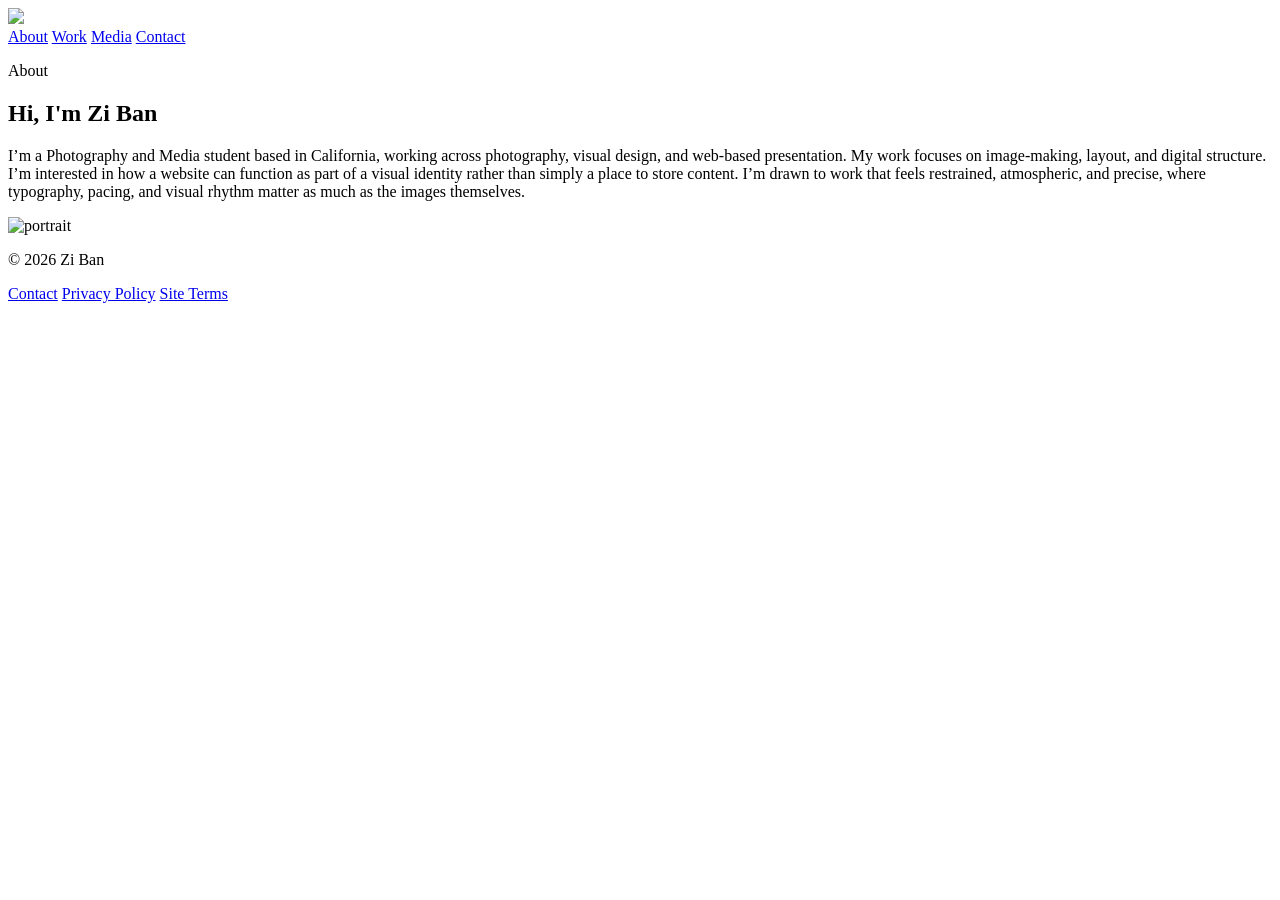
==== about.html @ 93e2698b "Add files via upload" ====
<!DOCTYPE html>
<html lang="en">
<head>
  <!-- Google tag (gtag.js) -->
<script async src="https://www.googletagmanager.com/gtag/js?id=G-BN6XQ99DS3"></script>
<script>
  window.dataLayer = window.dataLayer || [];
  function gtag(){dataLayer.push(arguments);}
  gtag('js', new Date());

  gtag('config', 'G-BN6XQ99DS3');
</script>
  <meta charset="UTF-8" />
  <meta name="viewport" content="width=device-width, initial-scale=1.0" />
  <title>About | Zi Ban</title>
  <link rel="stylesheet" href="style.css" />
</head>

<body>

  <header class="site-header">
    <a href="index.html" class="brand">
      <img src="logo.png" class="signature-logo" />
    </a>

    <nav class="site-nav">
      <a href="about.html">About</a>
      <a href="work.html">Work</a>
      <a href="media.html">Media</a>
      <a href="contact.html">Contact</a>
    </nav>
  </header>

  <main class="about-page">
    <section class="about-container">

      <p class="about-eyebrow reveal">About</p>

      <div class="about-row">
        <div class="about-text-block">
          <h1 class="about-title reveal">
            Hi, I'm Zi Ban
          </h1>

          <div class="about-text">
            <p class="reveal">
              I’m a Photography and Media student based in California, working across photography, visual design, and web-based presentation.

              My work focuses on image-making, layout, and digital structure. I’m interested in how a website can function as part of a visual identity rather than simply a place to store content.
            
              I’m drawn to work that feels restrained, atmospheric, and precise, where typography, pacing, and visual rhythm matter as much as the images themselves.
            </p>
          </div>
        </div>

        <img src="hero8.jpg" alt="portrait" class="about-image reveal" />
      </div>

    </section>
  </main>

  <footer class="site-footer">
    <p>© 2026 Zi Ban</p>
    <div class="footer-links">
      <a href="contact.html">Contact</a>
      <a href="#">Privacy Policy</a>
      <a href="#">Site Terms</a>
    </div>
  </footer>

  <script src="script.js"></script>

</body>
</html>
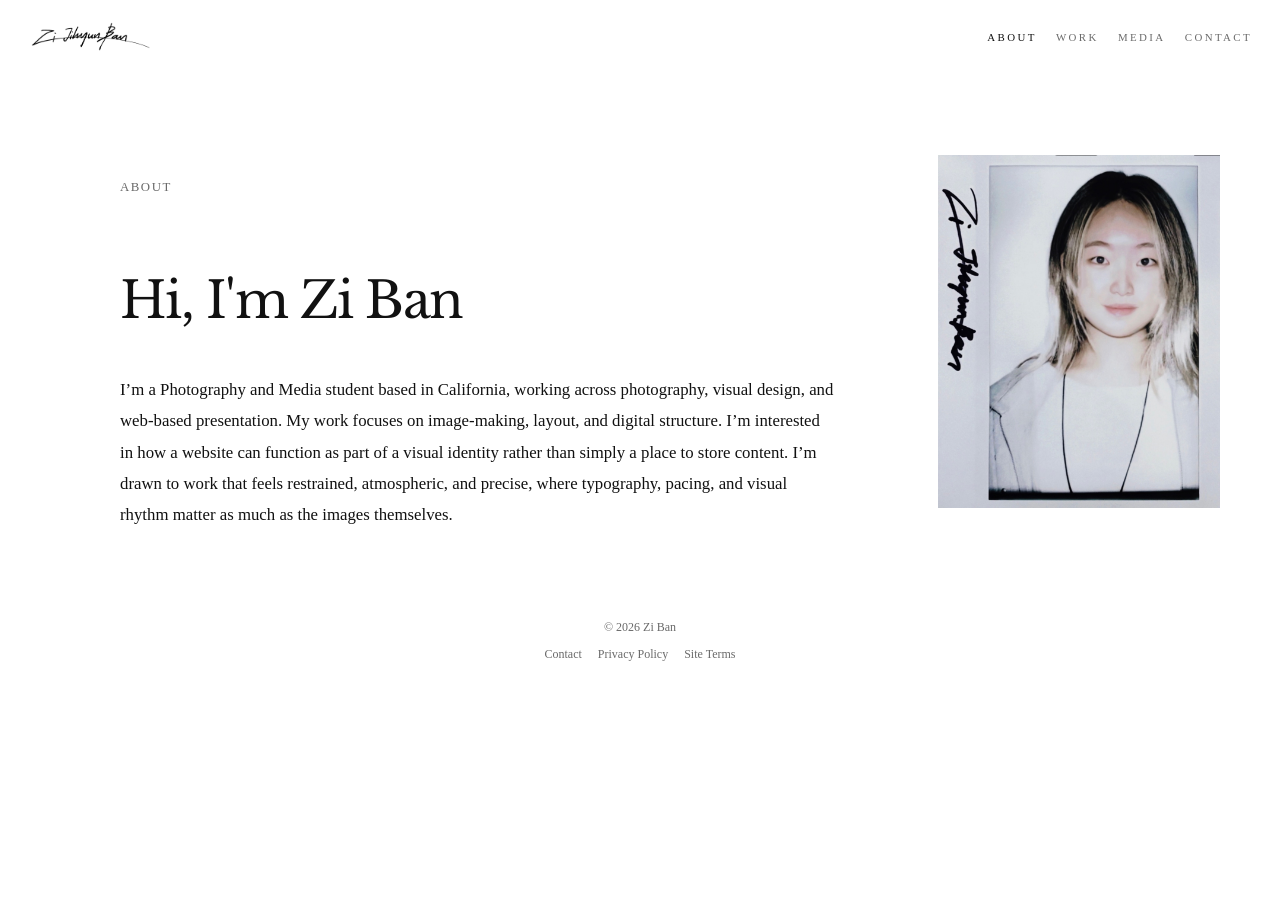
==== commit a4baaf58: "Add files via upload" ====
--- a/about.html
+++ b/about.html
@@ -1,30 +1,42 @@
 <!DOCTYPE html>
 <html lang="en">
 <head>
-  <!-- Google tag (gtag.js) -->
-<script async src="https://www.googletagmanager.com/gtag/js?id=G-BN6XQ99DS3"></script>
-<script>
-  window.dataLayer = window.dataLayer || [];
-  function gtag(){dataLayer.push(arguments);}
-  gtag('js', new Date());
+  <!-- google analytics tracking -->
+  <script async src="https://www.googletagmanager.com/gtag/js?id=G-BN6XQ99DS3"></script>
+  <script>
+    window.dataLayer = window.dataLayer || [];
+    function gtag(){dataLayer.push(arguments);}
+    gtag('js', new Date());
+    gtag('config', 'G-BN6XQ99DS3');
+  </script>
 
-  gtag('config', 'G-BN6XQ99DS3');
-</script>
   <meta charset="UTF-8" />
   <meta name="viewport" content="width=device-width, initial-scale=1.0" />
+
   <title>About | Zi Ban</title>
+
+  <!-- short description for SEO -->
+  <meta name="description" content="About Zi Ban, a Photography and Media student working across photography, visual design, and web-based presentation." />
+
+  <!-- google font -->
+  <link href="https://fonts.googleapis.com/css2?family=Libre+Baskerville&display=swap" rel="stylesheet" />
+
+  <!-- main stylesheet -->
   <link rel="stylesheet" href="style.css" />
+
+  <!-- main script -->
+  <script defer src="script.js"></script>
 </head>
 
 <body>
-
   <header class="site-header">
     <a href="index.html" class="brand">
-      <img src="logo.png" class="signature-logo" />
+      <img src="logo.png" class="signature-logo" alt="Zi Ban logo" />
     </a>
 
+    <!-- main navigation -->
     <nav class="site-nav">
-      <a href="about.html">About</a>
+      <a href="about.html" class="active">About</a>
       <a href="work.html">Work</a>
       <a href="media.html">Media</a>
       <a href="contact.html">Contact</a>
@@ -33,29 +45,31 @@
 
   <main class="about-page">
     <section class="about-container">
-
+      <!-- section label -->
       <p class="about-eyebrow reveal">About</p>
 
       <div class="about-row">
         <div class="about-text-block">
+          <!-- main title -->
           <h1 class="about-title reveal">
             Hi, I'm Zi Ban
           </h1>
 
           <div class="about-text">
+            <!-- description -->
             <p class="reveal">
               I’m a Photography and Media student based in California, working across photography, visual design, and web-based presentation.
 
               My work focuses on image-making, layout, and digital structure. I’m interested in how a website can function as part of a visual identity rather than simply a place to store content.
-            
+
               I’m drawn to work that feels restrained, atmospheric, and precise, where typography, pacing, and visual rhythm matter as much as the images themselves.
             </p>
           </div>
         </div>
 
-        <img src="hero8.jpg" alt="portrait" class="about-image reveal" />
+        <!-- profile image -->
+        <img src="hero8.jpg" alt="Portrait of Zi Ban" class="about-image reveal" />
       </div>
-
     </section>
   </main>
 
@@ -67,8 +81,5 @@
       <a href="#">Site Terms</a>
     </div>
   </footer>
-
-  <script src="script.js"></script>
-
 </body>
-</html>
+</html>
--- a/style.css
+++ b/style.css
@@ -0,0 +1,1755 @@
+:root {
+  --bg: #ffffff;
+  --text: #111111;
+  --muted: #6a6a6a;
+  --line: rgba(17, 17, 17, 0.08);
+}
+
+* {
+  box-sizing: border-box;
+}
+
+html {
+  scroll-behavior: smooth;
+}
+
+body {
+  margin: 0;
+  font-family: "Times New Roman", serif;
+  background: var(--bg);
+  color: var(--text);
+}
+
+img {
+  max-width: 100%;
+  display: block;
+}
+
+a {
+  text-decoration: none;
+  color: inherit;
+}
+
+/* ===== HEADER ===== */
+.site-header {
+  position: fixed;
+  top: 0;
+  left: 0;
+  width: 100%;
+  display: flex;
+  justify-content: space-between;
+  align-items: center;
+  padding: 1rem 1.75rem;
+  background: rgba(255,255,255,0.94);
+  backdrop-filter: blur(14px);
+  z-index: 100;
+}
+
+.home-header {
+  opacity: 0;
+  transform: translateY(-10px);
+  transition: 0.4s;
+  pointer-events: none;
+}
+
+.home-header.is-visible {
+  opacity: 1;
+  transform: translateY(0);
+  pointer-events: auto;
+}
+
+.signature-logo {
+  height: 42px;
+}
+
+.site-nav {
+  display: flex;
+  gap: 1.2rem;
+}
+
+.site-nav a {
+  font-size: 0.68rem;
+  letter-spacing: 0.22em;
+  text-transform: uppercase;
+  color: var(--muted);
+  transition: 0.2s;
+}
+
+.site-nav a:hover,
+.site-nav a.active {
+  color: var(--text);
+}
+
+/* ===== HOME ===== */
+.intro-stage {
+  min-height: 100vh;
+  display: flex;
+  align-items: center;
+  justify-content: center;
+}
+
+.panel-gate {
+  all: unset;
+  width: 100%;
+  display: flex;
+  justify-content: center;
+  cursor: pointer;
+}
+
+.intro-panel {
+  width: min(90vw, 1400px);
+  aspect-ratio: 16 / 7;
+  position: relative;
+  overflow: hidden;
+}
+
+.hero-image {
+  position: absolute;
+  inset: 0;
+  width: 100%;
+  height: 100%;
+  object-fit: cover;
+}
+
+.hero-dim {
+  position: absolute;
+  inset: 0;
+  background: rgba(0,0,0,0.15);
+  transition: 0.5s;
+  z-index: 1;
+}
+
+.hero-center {
+  position: absolute;
+  inset: 0;
+  display: flex;
+  flex-direction: column;
+  align-items: center;
+  justify-content: center;
+  transform: translateY(25px);
+  z-index: 2;
+}
+
+.signature-gate-image {
+  width: min(44vw, 700px);
+  filter: brightness(0) invert(1);
+  opacity: 0;
+  clip-path: inset(0 100% 0 0);
+  animation:
+    signatureFade 0.2s linear 0.2s forwards,
+    signatureReveal 1.8s cubic-bezier(0.22, 1, 0.36, 1) 0.2s forwards;
+  transition: transform 0.5s ease;
+}
+
+.intro-open .signature-gate-image {
+  transform: translateY(-12px);
+}
+
+.intro-open .hero-dim {
+  background: rgba(0,0,0,0.35);
+}
+
+.hero-copy {
+  margin-top: -50px;
+  text-align: center;
+  opacity: 0;
+  transform: translateY(10px);
+  transition: 0.5s;
+}
+
+.hero-copy.is-visible {
+  opacity: 1;
+  transform: translateY(0);
+}
+
+.hero-text {
+  color: white;
+  font-size: 1rem;
+}
+
+.hero-actions {
+  margin-top: 40px;
+}
+
+.button-link {
+  border: 1px solid white;
+  padding: 0.7rem 1.2rem;
+  font-size: 0.65rem;
+  letter-spacing: 0.2em;
+  text-transform: uppercase;
+  color: white;
+  transition: 0.2s;
+}
+
+.button-link:hover {
+  background: white;
+  color: black;
+}
+
+/* ===== FOOTER ===== */
+.site-footer {
+  padding: 1.2rem;
+  text-align: center;
+  font-size: 0.75rem;
+  color: var(--muted);
+}
+
+.footer-links {
+  margin-top: 0.5rem;
+  display: flex;
+  justify-content: center;
+  gap: 1rem;
+  flex-wrap: wrap;
+}
+
+/* ===== ANIMATION ===== */
+@keyframes signatureFade {
+  to {
+    opacity: 1;
+  }
+}
+
+@keyframes signatureReveal {
+  from {
+    clip-path: inset(0 100% 0 0);
+  }
+  to {
+    clip-path: inset(0 0 0 0);
+  }
+}
+
+/* ======================== ABOUT ========================= */
+.about-page {
+  padding-top: 180px;
+}
+
+.about-container {
+  max-width: 1180px;
+  margin-left: 120px;
+  margin-right: 60px;
+}
+
+.about-eyebrow {
+  margin: 0 0 40px;
+  font-size: 0.8rem;
+  letter-spacing: 0.12em;
+  text-transform: uppercase;
+  color: var(--muted);
+}
+
+.about-row {
+  display: flex;
+  align-items: flex-start;
+  justify-content: space-between;
+  gap: clamp(56px, 8vw, 140px);
+}
+
+.about-text-block {
+  flex: 1 1 620px;
+  max-width: 720px;
+}
+
+.about-title {
+  font-family: "Helvetica Neue", Arial, sans-serif;
+  font-size: clamp(2.05rem, 4.1vw, 3.15rem);
+  line-height: 1.02;
+  margin: 40px 0 48px;
+  letter-spacing: -0.03em;
+  font-weight: 300;
+  max-width: 520px;
+}
+
+.about-text p {
+  line-height: 1.85;
+  font-size: 1.05rem;
+  margin: 0;
+}
+
+.about-image {
+  display: block;
+  width: clamp(220px, 22vw, 320px);
+  height: auto;
+  object-fit: cover;
+  transform: translateY(-80px);
+}
+
+/* ========================= WORK ========================= */
+.work-page-final {
+  padding: 150px 44px 96px;
+}
+
+.work-topline,
+.work-hero-final,
+.work-meta-final,
+.more-projects-final {
+  max-width: 1080px;
+  margin-left: auto;
+  margin-right: auto;
+}
+
+.work-topline {
+  display: grid;
+  grid-template-columns: 40px 1fr;
+  align-items: center;
+  gap: 18px;
+  margin-bottom: 38px;
+}
+
+.work-topline-number {
+  margin: 0;
+  font-family: Arial, Helvetica, sans-serif;
+  font-size: 0.72rem;
+  letter-spacing: 0.16em;
+  color: var(--muted);
+}
+
+.work-topline-rule {
+  height: 1px;
+  background: var(--line);
+}
+
+.work-hero-final {
+  display: grid;
+  grid-template-columns: minmax(240px, 300px) minmax(360px, 620px);
+  justify-content: space-between;
+  align-items: start;
+  gap: 64px;
+  margin-bottom: 44px;
+}
+
+.work-hero-copy-final {
+  padding-top: 18px;
+  max-width: 280px;
+}
+
+.work-hero-title-final {
+  margin: 0 0 20px;
+  font-family: Arial, Helvetica, sans-serif;
+  font-size: clamp(1.95rem, 3vw, 2.75rem);
+  line-height: 0.96;
+  letter-spacing: -0.055em;
+  font-weight: 300;
+  text-transform: lowercase;
+}
+
+.work-hero-desc-final {
+  margin: 0 0 28px;
+  font-size: 0.93rem;
+  line-height: 1.78;
+  color: var(--muted);
+  max-width: 250px;
+}
+
+.work-hero-link-final {
+  display: inline-block;
+  font-family: Arial, Helvetica, sans-serif;
+  font-size: 0.7rem;
+  letter-spacing: 0.16em;
+  text-transform: uppercase;
+  padding-bottom: 4px;
+  border-bottom: 1px solid var(--text);
+}
+
+.work-hero-image-column {
+  display: flex;
+  justify-content: flex-end;
+}
+
+.work-hero-image-link-final {
+  display: block;
+  width: 100%;
+  max-width: 620px;
+}
+
+.work-hero-image-final {
+  width: 100%;
+  height: auto;
+  object-fit: contain;
+  background: transparent;
+  transition: transform 0.35s ease, opacity 0.35s ease;
+}
+
+.work-hero-image-link-final:hover .work-hero-image-final {
+  transform: translateY(-2px);
+  opacity: 0.96;
+}
+
+.work-meta-final {
+  display: grid;
+  grid-template-columns: repeat(3, minmax(0, 1fr));
+  gap: 24px;
+  margin-bottom: 78px;
+}
+
+.work-meta-card {
+  border-top: 1px solid var(--line);
+  padding-top: 14px;
+}
+
+.work-meta-label-final {
+  margin: 0 0 10px;
+  font-family: Arial, Helvetica, sans-serif;
+  font-size: 0.68rem;
+  letter-spacing: 0.16em;
+  text-transform: uppercase;
+  color: var(--muted);
+}
+
+.work-meta-value-final {
+  margin: 0;
+  font-family: Arial, Helvetica, sans-serif;
+  font-size: 0.92rem;
+  line-height: 1.55;
+  max-width: 240px;
+  font-weight: 400;
+}
+
+/* ===== MORE PROJECTS ===== */
+.more-projects-final {
+  margin-top: 88px;
+  border-top: 1px solid var(--line);
+}
+
+.more-project-item-final {
+  border-bottom: 1px solid var(--line);
+}
+
+.more-project-link-final {
+  display: grid;
+  align-items: center;
+  gap: 28px;
+  padding: 34px 0;
+}
+
+.more-project-number-final {
+  font-size: 0.7rem;
+  letter-spacing: 0.16em;
+  color: var(--muted);
+}
+
+.more-project-info-final {
+  max-width: 320px;
+}
+
+.more-project-title-final {
+  margin: 0 0 10px;
+  font-family: Arial, Helvetica, sans-serif;
+  font-size: clamp(1.15rem, 2vw, 1.45rem);
+  font-weight: 300;
+  letter-spacing: -0.02em;
+}
+
+.more-project-meta-final p {
+  margin: 0 0 4px;
+  font-size: 0.85rem;
+  color: var(--muted);
+}
+
+.more-project-meta-final span {
+  display: inline-block;
+  min-width: 50px;
+  color: var(--text);
+}
+
+.more-project-image-wrap-final {
+  width: 100%;
+  max-width: 420px;
+}
+
+.more-project-image-wrap-final.wide-image {
+  max-width: 520px;
+}
+
+.more-project-image-final {
+  width: 100%;
+  height: auto;
+  object-fit: contain;
+  transition: transform 0.3s ease, opacity 0.3s ease;
+}
+
+.more-project-link-final:hover .more-project-image-final {
+  transform: translateY(-2px);
+  opacity: 0.95;
+}
+
+/* row variations */
+.more-project-item-final.layout-a .more-project-link-final {
+  grid-template-columns: 60px minmax(220px, 320px) minmax(260px, 420px);
+}
+
+.more-project-item-final.layout-b .more-project-link-final {
+  grid-template-columns: 60px minmax(260px, 420px) minmax(220px, 280px);
+}
+
+.more-project-item-final.layout-c .more-project-link-final {
+  grid-template-columns: 60px minmax(220px, 280px) minmax(320px, 520px);
+}
+
+/* ===== GENERIC PAGES ===== */
+.page {
+  padding: 170px 32px 80px;
+  max-width: 1040px;
+  margin: 0 auto;
+}
+
+.page-intro {
+  margin-bottom: 40px;
+}
+
+.eyebrow {
+  margin: 0 0 12px;
+  font-size: 0.72rem;
+  letter-spacing: 0.16em;
+  text-transform: uppercase;
+  color: var(--muted);
+}
+
+.page-title {
+  margin: 0;
+  font-family: Arial, Helvetica, sans-serif;
+  font-size: clamp(2rem, 4vw, 3.2rem);
+  line-height: 1;
+  letter-spacing: -0.03em;
+}
+
+.content-block {
+  max-width: 760px;
+}
+
+.content-block.narrow {
+  max-width: 560px;
+}
+
+.content-block p {
+  line-height: 1.8;
+}
+
+.media-grid {
+  display: grid;
+  grid-template-columns: 1fr 1fr;
+  gap: 28px;
+  margin-top: 36px;
+}
+
+.media-card h2 {
+  font-family: Arial, Helvetica, sans-serif;
+  font-size: 1.1rem;
+  margin: 0 0 12px;
+}
+
+.iframe-wrap {
+  position: relative;
+  width: 100%;
+  aspect-ratio: 16 / 9;
+  background: #f4f4f4;
+}
+
+.iframe-wrap iframe {
+  width: 100%;
+  height: 100%;
+  border: 0;
+}
+
+.contact-layout {
+  display: grid;
+  grid-template-columns: 1.1fr 0.9fr;
+  gap: 40px;
+  margin-top: 36px;
+}
+
+.contact-form {
+  display: grid;
+  gap: 12px;
+}
+
+.contact-form label {
+  font-size: 0.82rem;
+  letter-spacing: 0.04em;
+}
+
+.contact-form input,
+.contact-form textarea {
+  width: 100%;
+  padding: 0.9rem 1rem;
+  border: 1px solid var(--line);
+  background: white;
+  font: inherit;
+  color: inherit;
+}
+
+.contact-form button {
+  width: fit-content;
+  padding: 0.8rem 1.1rem;
+  border: 1px solid var(--text);
+  background: white;
+  color: var(--text);
+  font: inherit;
+  text-transform: uppercase;
+  letter-spacing: 0.12em;
+  cursor: pointer;
+}
+
+.contact-side p {
+  margin: 0 0 14px;
+  line-height: 1.7;
+}
+
+/* ===== REVEAL ===== */
+.reveal {
+  opacity: 0;
+  transform: translateY(30px);
+  transition: opacity 0.8s ease, transform 0.8s ease;
+}
+
+.reveal.show {
+  opacity: 1;
+  transform: translateY(0);
+}
+
+/* ===== ABOUT IMAGE REVEAL OVERRIDE ===== */
+.about-image.reveal {
+  opacity: 1;
+  transform: translateY(-80px);
+}
+
+.about-image.reveal.show {
+  transform: translateY(-80px);
+}
+
+/* ===== RESPONSIVE ===== */
+@media (max-width: 980px) {
+  .work-hero-final {
+    grid-template-columns: 1fr;
+    gap: 28px;
+    margin-bottom: 36px;
+  }
+
+  .work-hero-copy-final {
+    max-width: 420px;
+    padding-top: 0;
+  }
+
+  .work-hero-desc-final {
+    max-width: 360px;
+  }
+
+  .work-hero-image-column {
+    justify-content: flex-start;
+  }
+
+  .work-hero-image-link-final {
+    max-width: 700px;
+  }
+
+  .work-meta-final {
+    grid-template-columns: 1fr;
+    gap: 18px;
+    margin-bottom: 48px;
+  }
+
+  .more-project-item-final.layout-a .more-project-link-final,
+  .more-project-item-final.layout-b .more-project-link-final,
+  .more-project-item-final.layout-c .more-project-link-final {
+    grid-template-columns: 1fr;
+    gap: 16px;
+  }
+
+  .more-project-image-wrap-final,
+  .more-project-image-wrap-final.wide-image {
+    max-width: 100%;
+  }
+
+  .media-grid,
+  .contact-layout {
+    grid-template-columns: 1fr;
+  }
+}
+
+@media (max-width: 820px) {
+  .about-page {
+    padding-top: 140px;
+  }
+
+  .about-row {
+    flex-direction: column;
+    gap: 32px;
+  }
+
+  .about-container {
+    margin-left: 24px;
+    margin-right: 24px;
+  }
+
+  .about-title {
+    margin-bottom: 24px;
+  }
+
+  .about-image {
+    width: min(70vw, 280px);
+    transform: translateY(0);
+  }
+
+  .work-page-final,
+  .page {
+    padding: 136px 24px 72px;
+  }
+
+  .work-topline {
+    gap: 12px;
+    margin-bottom: 28px;
+  }
+
+  .work-hero-title-final {
+    font-size: clamp(1.8rem, 9vw, 2.45rem);
+  }
+
+  .work-hero-desc-final {
+    max-width: 100%;
+  }
+
+  .site-header {
+    padding: 0.9rem 1rem;
+  }
+
+  .site-nav {
+    gap: 0.8rem;
+  }
+
+  .site-nav a {
+    font-size: 0.58rem;
+    letter-spacing: 0.14em;
+  }
+
+  .signature-logo {
+    height: 34px;
+  }
+}
+
+@media (max-width: 820px) {
+  .about-image.reveal {
+    transform: translateY(0);
+  }
+
+  .about-image.reveal.show {
+    transform: translateY(0);
+  }
+}
+
+
+
+
+
+
+
+
+
+/* ===== DESTROYER STYLE SIDE TEXT FINAL ===== */
+.scroll-side-label {
+  position: fixed;
+  right: 22px;
+  top: 50%;
+  transform: translateY(-50%);
+  z-index: 30;
+  pointer-events: none;
+
+  display: flex;
+  flex-direction: column;
+  gap: 18px;
+
+  font-family: Arial, Helvetica, sans-serif;
+  font-size: 0.72rem;
+  font-weight: 10;
+  letter-spacing: 0.22em;
+  color: rgba(17, 17, 17, 0.55);
+  text-transform: uppercase;
+
+  transition: transform 0.12s linear;
+}
+
+.scroll-word {
+  display: flex;
+  flex-direction: column;
+  align-items: center;
+  gap: 6px;
+}
+
+.scroll-word span {
+  display: block;
+  line-height: 1;
+  opacity: 0.85;
+  transition: opacity 0.2s ease;
+}
+
+/* hover 시 살짝 진해짐 */
+.scroll-side-label:hover .scroll-word span {
+  opacity: 1;
+}
+
+/* 오른쪽 여백 */
+.work-page-final {
+  padding-right: 88px;
+}
+
+@media (max-width: 900px) {
+  .scroll-side-label {
+    right: 10px;
+    font-size: 0.62rem;
+    gap: 12px;
+  }
+
+  .work-page-final {
+    padding-right: 52px;
+  }
+}
+
+@media (max-width: 700px) {
+  .scroll-side-label {
+    display: none;
+  }
+
+  .work-page-final {
+    padding-right: 24px;
+  }
+}
+
+
+
+
+/* ===== MEDIA FINAL ===== */
+.media-page {
+  max-width: 1080px;
+}
+
+.media-feature-final {
+  margin-top: 20px;
+  margin-bottom: 42px;
+}
+
+.media-embed-shell-final,
+.media-fallback-image-final {
+  width: 100%;
+  background: #f4f4f4;
+}
+
+.media-award-iframe-final {
+  width: 100%;
+  height: 920px;
+  border: 0;
+  display: block;
+  background: white;
+}
+
+.media-fallback-image-final img {
+  width: 100%;
+  height: auto;
+  display: block;
+}
+
+.media-copy-wrap-final {
+  max-width: 860px;
+}
+
+.media-copy-block-final {
+  margin-bottom: 42px;
+}
+
+.media-copy-block-final h2,
+.media-copy-block-final h3,
+.media-copy-block-final h4,
+.media-copy-block-final h5,
+.media-copy-block-final h6 {
+  margin: 0 0 16px;
+  font-family: Arial, Helvetica, sans-serif;
+  font-weight: 300;
+  letter-spacing: -0.02em;
+  line-height: 1.06;
+}
+
+.media-copy-block-final h2 {
+  font-size: clamp(2rem, 4vw, 3rem);
+}
+
+.media-copy-block-final h3 {
+  font-size: clamp(1.5rem, 2.8vw, 2rem);
+}
+
+.media-copy-block-final h4 {
+  font-size: 1.15rem;
+  letter-spacing: 0;
+}
+
+.media-copy-block-final h5 {
+  font-size: 1rem;
+  letter-spacing: 0;
+}
+
+.media-copy-block-final h6 {
+  font-size: 0.82rem;
+  text-transform: uppercase;
+  letter-spacing: 0.14em;
+  color: var(--muted);
+}
+
+.media-copy-block-final p {
+  margin: 0;
+  max-width: 760px;
+  font-size: 1.02rem;
+  line-height: 1.9;
+}
+
+.quote-block-final blockquote {
+  margin: 0;
+  padding: 0 0 0 22px;
+  border-left: 3px solid var(--line);
+  font-family: Arial, Helvetica, sans-serif;
+  font-size: clamp(1.3rem, 2.5vw, 1.9rem);
+  line-height: 1.45;
+  letter-spacing: -0.02em;
+}
+
+.media-list-final {
+  margin: 0;
+  padding-left: 22px;
+}
+
+.media-list-final li {
+  margin-bottom: 12px;
+  font-size: 1rem;
+  line-height: 1.8;
+}
+
+.underlined {
+  text-decoration: underline;
+}
+
+@media (max-width: 900px) {
+  .media-award-iframe-final {
+    height: 720px;
+  }
+}
+
+@media (max-width: 700px) {
+  .media-award-iframe-final {
+    height: 560px;
+  }
+
+  .media-copy-block-final p,
+  .media-list-final li {
+    font-size: 0.96rem;
+  }
+}
+
+.page-title {
+  font-family: Arial, Helvetica, sans-serif;
+  font-weight: 300;   /* 핵심 */
+  letter-spacing: -0.03em;
+  line-height: 1;
+}
+
+
+
+
+
+
+
+/* ========================== TRID CASE STUDY ========================== */
+
+
+.trid-page-final {
+  max-width: 1280px;
+  margin: 0 auto;
+  padding: 150px 28px 120px;
+}
+
+.trid-hero-final {
+  max-width: 760px;
+  margin: 0 auto 64px;
+  text-align: left;
+}
+
+.trid-hero-image-link-final {
+  display: block;
+  width: 100%;
+  margin: 0 0 18px;
+}
+
+.trid-hero-image-final {
+  width: 100%;
+  height: auto;
+  transition: opacity 0.25s ease, transform 0.25s ease;
+}
+
+.trid-hero-image-link-final:hover .trid-hero-image-final {
+  opacity: 0.95;
+  transform: translateY(-2px);
+}
+
+.trid-hero-copy-final {
+  text-align: center;
+}
+
+.trid-title-final {
+  margin: 0 0 10px;
+  font-family: "Times New Roman", serif;
+  font-size: clamp(1.55rem, 2.2vw, 1.95rem);
+  font-weight: 400;
+  letter-spacing: 0.08em;
+  text-transform: lowercase;
+}
+
+.trid-link-final,
+.trid-inline-link-final {
+  display: inline-block;
+  font-size: 0.72rem;
+  letter-spacing: 0.06em;
+  color: var(--muted);
+  transition: color 0.2s ease, opacity 0.2s ease;
+}
+
+.trid-link-final:hover,
+.trid-inline-link-final:hover {
+  color: var(--text);
+  opacity: 0.8;
+}
+
+.trid-editorial-block-final {
+  display: grid;
+  grid-template-columns: 180px minmax(0, 1fr);
+  gap: 42px;
+  align-items: start;
+  max-width: 980px;
+  margin: 0 auto 64px;
+}
+
+.trid-editorial-label-final p {
+  margin: 0;
+  font-family: Arial, Helvetica, sans-serif;
+  font-size: 0.95rem;
+  line-height: 1.4;
+  color: var(--text);
+}
+
+.trid-editorial-content-final {
+  max-width: 720px;
+}
+
+.trid-editorial-content-final p {
+  margin: 0 0 24px;
+  font-size: 1rem;
+  line-height: 1.95;
+  color: #4a4a4a;
+}
+
+.trid-editorial-content-final .trid-list-final {
+  max-width: 100%;
+  margin: 0;
+  padding-left: 18px;
+}
+
+.trid-editorial-content-final .trid-list-final li {
+  margin-bottom: 14px;
+  font-size: 0.95rem;
+  line-height: 1.85;
+  color: #4a4a4a;
+}
+
+.trid-strip-image-section-final {
+  width: 100%;
+  margin: 0 0 78px;
+}
+
+.trid-strip-image-final {
+  width: 100%;
+  height: auto;
+  display: block;
+}
+
+.trid-info-grid-final {
+  display: grid;
+  grid-template-columns: 180px minmax(0, 1fr);
+  gap: 56px;
+  align-items: start;
+  max-width: 1180px;
+  margin: 0 auto 96px;
+}
+
+.trid-info-left-final {
+  padding-top: 0;
+}
+
+.trid-info-heading-final {
+  margin: 18px 0 28px;
+  font-family: Arial, Helvetica, sans-serif;
+  font-size: 1.35rem;
+  font-weight: 300;
+  line-height: 1;
+  letter-spacing: -0.03em;
+}
+
+.trid-info-meta-final {
+  margin: 0 0 8px;
+  font-family: "Times New Roman", serif;
+  font-size: 0.88rem;
+  line-height: 1.7;
+  color: var(--muted);
+}
+
+.trid-info-right-final {
+  max-width: 760px;
+}
+
+.trid-info-right-final p {
+  margin: 0 0 30px;
+  font-size: 1rem;
+  line-height: 1.95;
+  color: #4a4a4a;
+}
+
+.trid-gallery-stack-final {
+  display: grid;
+  grid-template-columns: 1fr;
+  gap: 22px;
+  margin-top: 4px;
+}
+
+.trid-gallery-image-final {
+  width: 100%;
+  height: auto;
+  display: block;
+}
+
+@media (max-width: 900px) {
+  .trid-page-final {
+    padding: 136px 22px 84px;
+  }
+
+  .trid-hero-final {
+    max-width: 100%;
+    margin-bottom: 48px;
+  }
+
+  .trid-editorial-block-final,
+  .trid-info-grid-final {
+    grid-template-columns: 1fr;
+    gap: 20px;
+  }
+
+  .trid-editorial-content-final,
+  .trid-info-right-final {
+    max-width: 100%;
+  }
+
+  .trid-info-heading-final {
+    margin: 14px 0 18px;
+    font-size: 1.15rem;
+  }
+
+  .trid-strip-image-section-final {
+    margin-bottom: 58px;
+  }
+}
+
+@media (max-width: 700px) {
+  .trid-title-final {
+    font-size: 1.4rem;
+  }
+
+  .trid-editorial-content-final p,
+  .trid-editorial-content-final .trid-list-final li,
+  .trid-info-right-final p {
+    font-size: 0.92rem;
+    line-height: 1.85;
+  }
+
+  .trid-gallery-stack-final {
+    gap: 16px;
+  }
+}
+
+
+
+
+
+
+
+/* ========================= CONTACT FINAL ========================= */
+.contact-page-final {
+  max-width: 1040px;
+}
+
+.contact-title-final {
+  font-weight: 300;
+  letter-spacing: -0.03em;
+}
+
+.contact-intro-final {
+  max-width: 760px;
+  margin: 18px 0 0;
+  font-size: 1rem;
+  line-height: 1.9;
+}
+
+.contact-form-wrap-final {
+  margin-top: 56px;
+  max-width: 760px;
+}
+
+.contact-form-final {
+  display: grid;
+  gap: 18px;
+}
+
+.contact-field-final {
+  display: grid;
+  gap: 10px;
+}
+
+.contact-field-final label {
+  font-family: Arial, Helvetica, sans-serif;
+  font-size: 0.82rem;
+  letter-spacing: 0.08em;
+  text-transform: uppercase;
+  color: var(--muted);
+}
+
+.contact-field-final input,
+.contact-field-final textarea {
+  width: 100%;
+  padding: 1rem 0;
+  border: 0;
+  border-bottom: 1px solid var(--line);
+  background: transparent;
+  color: var(--text);
+  font: inherit;
+  resize: vertical;
+  outline: none;
+}
+
+.contact-field-final input:focus,
+.contact-field-final textarea:focus {
+  border-bottom-color: var(--text);
+}
+
+.contact-button-final {
+  width: fit-content;
+  margin-top: 8px;
+  padding: 0.9rem 1.3rem;
+  border: 1px solid var(--text);
+  background: transparent;
+  color: var(--text);
+  font-family: Arial, Helvetica, sans-serif;
+  font-size: 0.72rem;
+  letter-spacing: 0.14em;
+  text-transform: uppercase;
+  cursor: pointer;
+  transition: background 0.2s ease, color 0.2s ease;
+}
+
+.contact-button-final:hover {
+  background: var(--text);
+  color: white;
+}
+
+/* thank you */
+.thankyou-page-final {
+  min-height: 70vh;
+}
+
+.thankyou-title-final {
+  font-weight: 300;
+  letter-spacing: -0.03em;
+}
+
+.thankyou-copy-final {
+  margin-top: 18px;
+  font-size: 1rem;
+  line-height: 1.9;
+}
+
+.thankyou-link-final {
+  display: inline-block;
+  margin-top: 24px;
+}
+
+@media (max-width: 700px) {
+  .contact-intro-final,
+  .thankyou-copy-final {
+    font-size: 0.95rem;
+  }
+
+  .contact-form-wrap-final {
+    margin-top: 40px;
+  }
+}
+
+
+
+/*============= ADD FONT PART =================*/
+
+/* Title font tweak */
+.about-title,
+.work-hero-title-final {
+  font-family: 'Libre Baskerville', serif;
+}
+
+
+/* ===== FINAL FONT SYSTEM ===== */
+
+/* STABLE BODY */
+body {
+  font-family: "Times New Roman", serif;
+}
+
+/* MAIN TITLE DEV */
+.about-title,
+.work-hero-title-final,
+.page-title,
+.more-project-title-final,
+.trid-title-final {
+  font-family: 'Libre Baskerville', serif;
+}
+
+
+
+
+
+/* direct email below contact form */
+.contact-alt-final {
+  margin-top: 28px;
+}
+
+.contact-alt-final p {
+  margin: 0 0 8px;
+  font-size: 0.95rem;
+  line-height: 1.7;
+}
+
+.contact-alt-final a {
+  font-family: Arial, Helvetica, sans-serif;
+  font-size: 0.78rem;
+  letter-spacing: 0.08em;
+  text-transform: uppercase;
+  color: var(--muted);
+  transition: color 0.2s ease;
+}
+
+.contact-alt-final a:hover {
+  color: var(--text);
+}
+
+a:visited {
+  color: var(--muted);
+}
+
+
+
+
+
+
+
+/* ===== CONTACT REFINED ===== */
+.contact-page-final {
+  max-width: 1100px;
+}
+
+.contact-title-final {
+  font-weight: 300;
+  letter-spacing: -0.03em;
+}
+
+.contact-intro-final {
+  max-width: 520px;
+  margin: 18px 0 0;
+  font-size: 1rem;
+  line-height: 1.85;
+  color: var(--muted);
+}
+
+.contact-form-wrap-final {
+  margin-top: 64px;
+  max-width: 760px;
+  padding-top: 22px;
+  border-top: 1px solid var(--line);
+}
+
+.contact-form-final {
+  display: grid;
+  gap: 20px;
+}
+
+.contact-field-final {
+  display: grid;
+  gap: 10px;
+}
+
+.contact-field-final label {
+  font-family: Arial, Helvetica, sans-serif;
+  font-size: 0.76rem;
+  letter-spacing: 0.12em;
+  text-transform: uppercase;
+  color: var(--muted);
+}
+
+.contact-field-final input,
+.contact-field-final textarea {
+  width: 100%;
+  padding: 1rem 0;
+  border: 0;
+  border-bottom: 1px solid var(--line);
+  background: transparent;
+  color: var(--text);
+  font: inherit;
+  resize: vertical;
+  outline: none;
+  transition: border-color 0.2s ease;
+}
+
+.contact-field-final input:focus,
+.contact-field-final textarea:focus {
+  border-bottom-color: var(--text);
+}
+
+.contact-button-final {
+  width: fit-content;
+  margin-top: 10px;
+  padding: 0.9rem 1.35rem;
+  border: 1px solid var(--text);
+  background: transparent;
+  color: var(--text);
+  font-family: Arial, Helvetica, sans-serif;
+  font-size: 0.68rem;
+  letter-spacing: 0.16em;
+  text-transform: uppercase;
+  cursor: pointer;
+  transition: background 0.2s ease, color 0.2s ease, transform 0.2s ease;
+}
+
+.contact-button-final:hover {
+  background: var(--text);
+  color: white;
+  transform: translateY(-1px);
+}
+
+/* direct email below contact form */
+.contact-alt-final {
+  margin-top: 34px;
+  padding-top: 18px;
+  border-top: 1px solid var(--line);
+}
+
+.contact-alt-final p {
+  margin: 0 0 10px;
+  font-family: Arial, Helvetica, sans-serif;
+  font-size: 0.72rem;
+  letter-spacing: 0.14em;
+  text-transform: uppercase;
+  color: var(--muted);
+}
+
+.contact-alt-final a {
+  font-size: 0.98rem;
+  line-height: 1.7;
+  color: var(--text);
+  transition: opacity 0.2s ease;
+}
+
+.contact-alt-final a:hover {
+  opacity: 0.65;
+}
+
+@media (max-width: 700px) {
+  .contact-intro-final {
+    font-size: 0.95rem;
+    max-width: 100%;
+  }
+
+  .contact-form-wrap-final {
+    margin-top: 42px;
+  }
+}
+
+
+
+
+/* ===== CONTACT PAGE REFINED ===== */
+.contact-page-refined {
+  max-width: 1180px;
+  padding: 170px 84px 90px;
+  margin: 0 auto;
+}
+
+.contact-intro-block {
+  max-width: 560px;
+  margin-bottom: 72px;
+}
+
+.contact-kicker {
+  margin: 0 0 18px;
+  font-family: Arial, Helvetica, sans-serif;
+  font-size: 0.76rem;
+  letter-spacing: 0.18em;
+  text-transform: uppercase;
+  color: var(--muted);
+}
+
+.contact-summary {
+  margin: 0;
+  font-size: clamp(1.35rem, 2.2vw, 1.85rem);
+  line-height: 1.55;
+  color: #666666;
+}
+
+.contact-grid-refined {
+  display: grid;
+  grid-template-columns: minmax(0, 1fr) 260px;
+  gap: 72px;
+  align-items: start;
+}
+
+.contact-form-refined {
+  display: grid;
+  gap: 28px;
+}
+
+.contact-field-refined {
+  display: grid;
+  gap: 12px;
+}
+
+.contact-field-refined label {
+  font-family: Arial, Helvetica, sans-serif;
+  font-size: 0.76rem;
+  letter-spacing: 0.18em;
+  text-transform: uppercase;
+  color: var(--muted);
+}
+
+.contact-field-refined input,
+.contact-field-refined textarea {
+  width: 100%;
+  padding: 0 0 12px;
+  border: 0;
+  border-bottom: 1px solid rgba(17, 17, 17, 0.35);
+  background: transparent;
+  color: var(--text);
+  font: inherit;
+  resize: vertical;
+  outline: none;
+  transition: border-color 0.2s ease;
+}
+
+.contact-field-refined input:focus,
+.contact-field-refined textarea:focus {
+  border-bottom-color: var(--text);
+}
+
+.contact-field-refined textarea {
+  min-height: 120px;
+}
+
+.contact-button-refined {
+  width: fit-content;
+  margin-top: 12px;
+  padding: 0.95rem 1.6rem;
+  border: 1px solid rgba(17, 17, 17, 0.65);
+  background: transparent;
+  color: var(--text);
+  font-family: Arial, Helvetica, sans-serif;
+  font-size: 0.7rem;
+  letter-spacing: 0.16em;
+  text-transform: uppercase;
+  cursor: pointer;
+  transition: background 0.2s ease, color 0.2s ease, transform 0.2s ease;
+}
+
+.contact-button-refined:hover {
+  background: var(--text);
+  color: white;
+  transform: translateY(-1px);
+}
+
+.contact-side-refined {
+  padding-left: 34px;
+  border-left: 1px solid var(--line);
+}
+
+.contact-side-label {
+  margin: 0 0 18px;
+  font-family: Arial, Helvetica, sans-serif;
+  font-size: 0.76rem;
+  letter-spacing: 0.18em;
+  text-transform: uppercase;
+  color: var(--muted);
+}
+
+.contact-side-email {
+  font-size: 1rem;
+  line-height: 1.7;
+  color: var(--text);
+  transition: opacity 0.2s ease;
+  word-break: break-word;
+}
+
+.contact-side-email:hover {
+  opacity: 0.65;
+}
+
+@media (max-width: 900px) {
+  .contact-page-refined {
+    padding: 150px 32px 72px;
+  }
+
+  .contact-grid-refined {
+    grid-template-columns: 1fr;
+    gap: 42px;
+  }
+
+  .contact-side-refined {
+    padding-left: 0;
+    border-left: 0;
+    border-top: 1px solid var(--line);
+    padding-top: 24px;
+  }
+}
+
+@media (max-width: 700px) {
+  .contact-page-refined {
+    padding: 136px 24px 64px;
+  }
+
+  .contact-summary {
+    font-size: 1.08rem;
+    line-height: 1.8;
+  }
+}
+
+
+
+/* ===== CONTACT PAGE CLEAN ===== */
+.contact-page-clean {
+  max-width: 1180px;
+  padding: 170px 84px 90px;
+  margin: 0 auto;
+}
+
+.contact-intro-clean {
+  max-width: 620px;
+  margin-bottom: 64px;
+}
+
+.contact-kicker-clean {
+  margin: 0 0 14px;
+  font-family: Arial, Helvetica, sans-serif;
+  font-size: 0.76rem;
+  letter-spacing: 0.18em;
+  text-transform: uppercase;
+  color: var(--muted);
+}
+
+.contact-title-clean {
+  margin: 0 0 18px;
+  font-family: 'Libre Baskerville', serif;
+  font-size: clamp(2.4rem, 5vw, 4.5rem);
+  line-height: 0.95;
+  letter-spacing: -0.04em;
+  font-weight: 400;
+}
+
+.contact-summary-clean {
+  margin: 0;
+  max-width: 560px;
+  font-size: 1rem;
+  line-height: 1.9;
+  color: #666666;
+}
+
+.contact-form-wrap-clean {
+  max-width: 920px;
+}
+
+.contact-form-clean {
+  display: grid;
+  gap: 30px;
+}
+
+.contact-field-clean {
+  display: grid;
+  gap: 12px;
+}
+
+.contact-field-clean label {
+  font-family: Arial, Helvetica, sans-serif;
+  font-size: 0.76rem;
+  letter-spacing: 0.18em;
+  text-transform: uppercase;
+  color: var(--muted);
+}
+
+.contact-field-clean input,
+.contact-field-clean textarea {
+  width: 100%;
+  padding: 0 0 14px;
+  border: 0;
+  border-bottom: 1px solid rgba(17, 17, 17, 0.35);
+  background: transparent;
+  color: var(--text);
+  font: inherit;
+  resize: vertical;
+  outline: none;
+  transition: border-color 0.2s ease;
+}
+
+.contact-field-clean input:focus,
+.contact-field-clean textarea:focus {
+  border-bottom-color: var(--text);
+}
+
+.contact-field-clean textarea {
+  min-height: 140px;
+}
+
+.contact-button-clean {
+  width: fit-content;
+  margin-top: 10px;
+  padding: 0.95rem 1.55rem;
+  border: 1px solid rgba(17, 17, 17, 0.7);
+  background: transparent;
+  color: var(--text);
+  font-family: Arial, Helvetica, sans-serif;
+  font-size: 0.7rem;
+  letter-spacing: 0.16em;
+  text-transform: uppercase;
+  cursor: pointer;
+  transition: background 0.2s ease, color 0.2s ease, transform 0.2s ease;
+}
+
+.contact-button-clean:hover {
+  background: var(--text);
+  color: white;
+  transform: translateY(-1px);
+}
+
+@media (max-width: 900px) {
+  .contact-page-clean {
+    padding: 150px 32px 72px;
+  }
+
+  .contact-form-wrap-clean {
+    max-width: 100%;
+  }
+}
+
+@media (max-width: 700px) {
+  .contact-page-clean {
+    padding: 136px 24px 64px;
+  }
+
+  .contact-title-clean {
+    font-size: clamp(2.1rem, 10vw, 3.1rem);
+  }
+
+  .contact-summary-clean {
+    font-size: 0.95rem;
+    max-width: 100%;
+  }
+}
